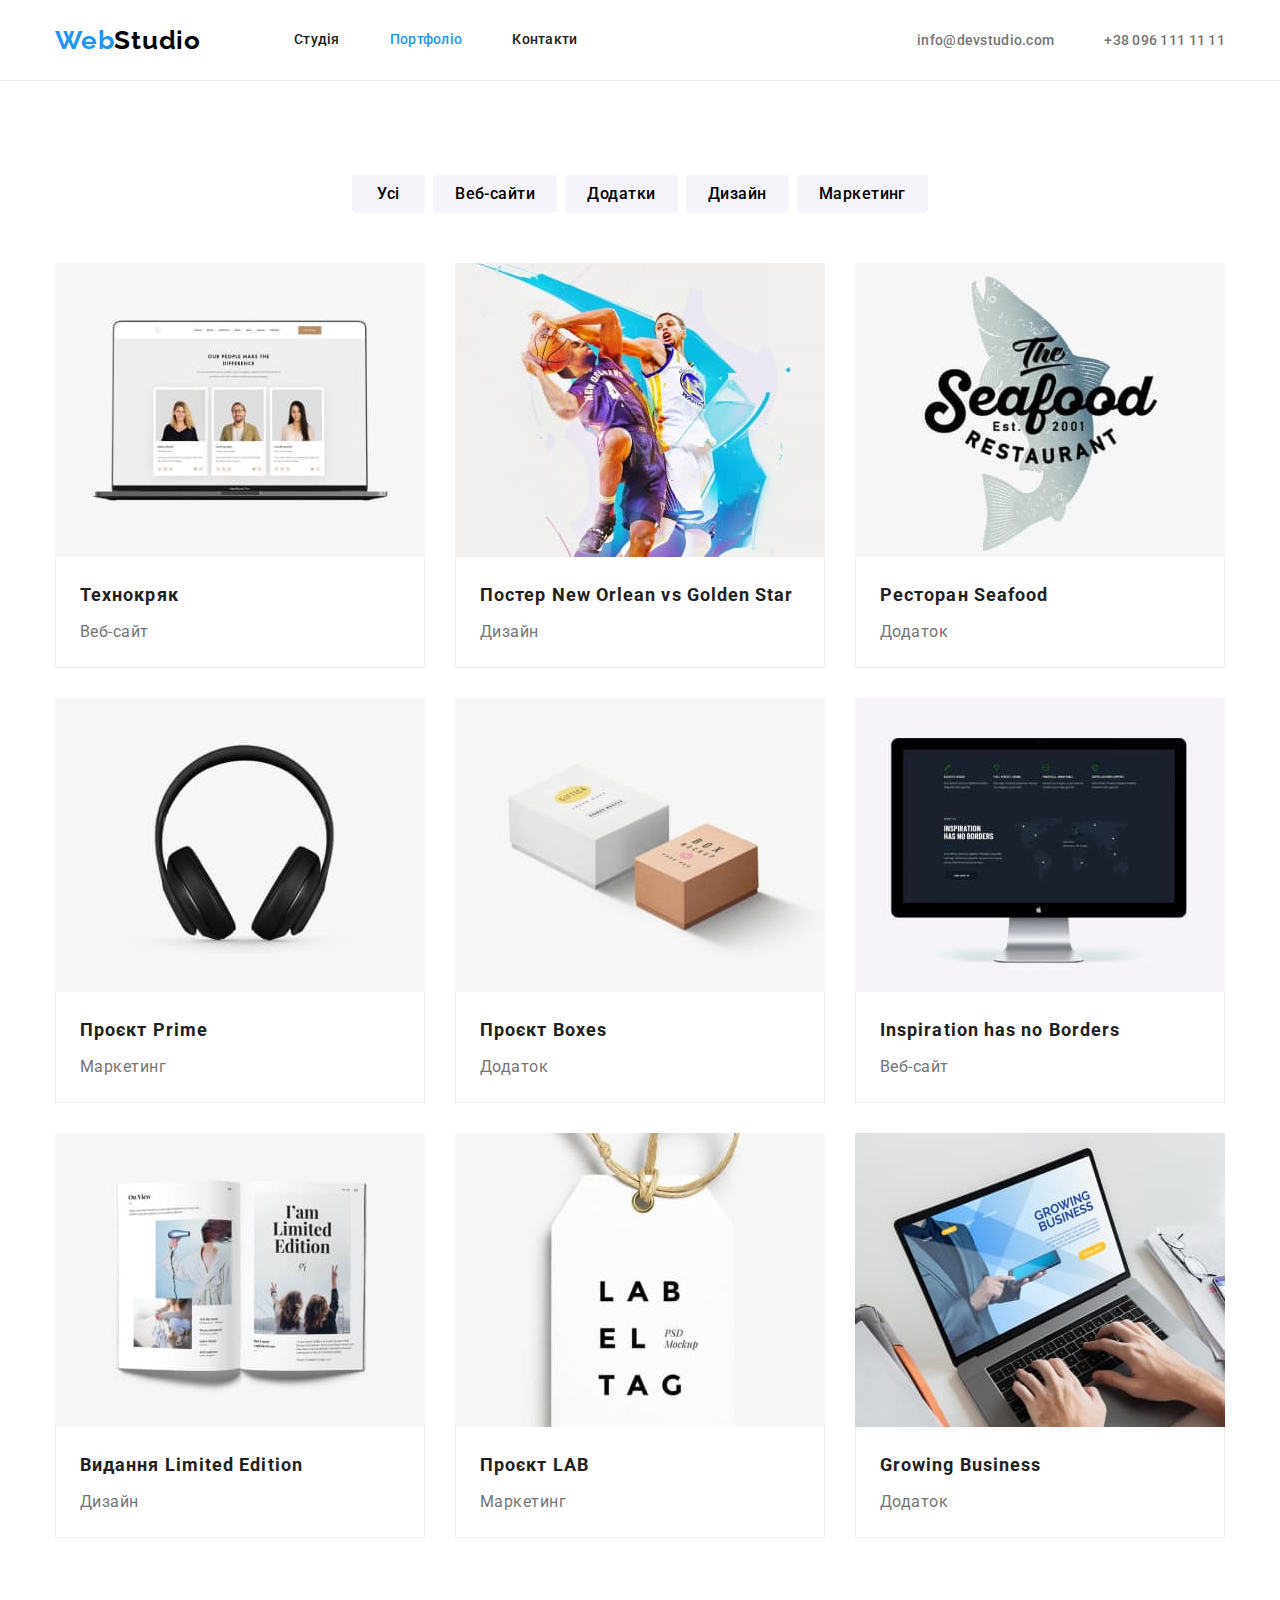
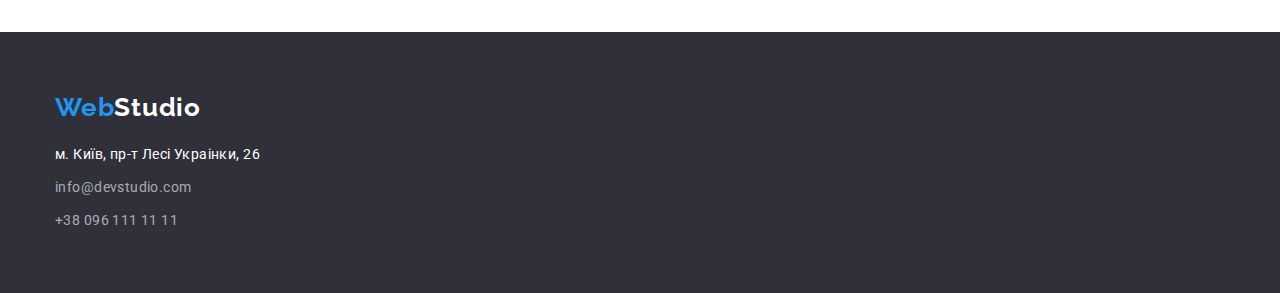
==== portfolio.html @ 1ea66d0f "Додає файли попередньої роботи" ====
<!DOCTYPE html>
<html lang="uk">
<head>
    <meta charset="UTF-8">
    <meta http-equiv="X-UA-Compatible" content="IE=edge">
    <meta name="viewport" content="width=device-width, initial-scale=1.0">
    <link rel="preconnect" href="https://fonts.googleapis.com">
    <link rel="preconnect" href="https://fonts.gstatic.com" crossorigin>
    <link href="https://fonts.googleapis.com/css2?family=Raleway:wght@700&family=Roboto:wght@400;500;700;900&display=swap" rel="stylesheet">
    <title>Portfolio</title>
    <link rel="stylesheet" href="https://cdnjs.cloudflare.com/ajax/libs/modern-normalize/1.1.0/modern-normalize.min.css">
    <link rel="stylesheet" href="./css/styles.css" />
</head>
<body>
    <!-- header -->
    <header class="top">
        <div class="container top-flex">
            <nav class="top-flex">
                <a class="link web-studio-header" href="./index.html"><span class="web-color">Web</span>Studio</a>
                <ul class="site-nav list">
                    <li class="item navigation"><a class="link top-link" href="./index.html">Студія</a></li>
                    <li class="item navigation"><a class="link top-link current" href="./portfolio.html">Портфоліо</a></li>
                    <li class="item navigation"><a class="link top-link" href="#">Контакти</a></li>
                </ul>
            </nav>
            <ul class="list auth-nav">
                <li class="item"><a class="link telephone-mail" href="mailto:info@devstudio.com">info@devstudio.com</a></li>
                <li class="item"><a class="link telephone-mail" href="tel:+380961111111">+38 096 111 11 11</a></li>
            </ul>
        </div>
    </header>
    <!-- main content -->
    <main>
        <!-- section -->
        <section class="section">
            <div class="container">
                <h1 class="visually-hidden">Портфоліо</h1>
                <ul class="list portfolio-nav">
                    <li class="item"><button class="main-btn portfolio-btn" type="button">Усі</button></li>
                    <li class="item"><button class="main-btn portfolio-btn" type="button">Веб-сайти</button></li>
                    <li class="item"><button class="main-btn portfolio-btn" type="button">Додатки</button></li>
                    <li class="item"><button class="main-btn portfolio-btn" type="button">Дизайн</button></li>
                    <li class="item"><button class="main-btn portfolio-btn" type="button">Маркетинг</button></li>
                </ul>
                <ul class="list flex-portfolio">
                    <li class="item flex-element ">
                        <img src="./images/web-techno.jpg" alt="Фотографії людей на екрані ноутбука." width="370" height="294" class="pixel">
                        <div class="border">
                            <h2 class="subtitle-portfolio zero">Технокряк</h2>
                            <p class="text-portfolio zero">Веб-сайт</p></div>
                    </li>
                    <li class="item flex-element ">
                        <img src="./images/new-orlean.jpg" alt="Двоє баскетболістів грають з м'ячем." width="370" height="294" class="pixel">
                        <div class="border">
                            <h2 class="subtitle-portfolio zero">Постер New Orlean vs Golden Star</h2>
                            <p class="text-portfolio zero">Дизайн</p>
                        </div>
                    </li>
                    <li class="item flex-element ">
                        <img src="./images/seafood.jpg" alt="Логотип ресторану морепродуктів." width="370" height="294" class="pixel">
                        <div class="border">
                            <h2 class="subtitle-portfolio zero">Ресторан Seafood</h2>
                            <p class="text-portfolio zero">Додаток</p>
                        </div>
                    </li>
                    <li class="item flex-element ">
                        <img src="./images/prime.jpg" alt="Чорні навушники." width="370" height="294" class="pixel">
                        <div class="border">
                            <h2 class="subtitle-portfolio zero">Проєкт Prime</h2>
                            <p class="text-portfolio zero">Маркетинг</p>
                        </div>
                    </li>
                    <li class="item flex-element ">
                        <img src="./images/boxes.jpg" alt="Дві коробки. Біла та коричнева." width="370" height="294" class="pixel">
                        <div class="border">
                            <h2 class="subtitle-portfolio zero">Проєкт Boxes</h2>
                            <p class="text-portfolio zero">Додаток</p>
                        </div>
                    </li>
                    <li class="item flex-element ">
                        <img src="./images/web-inspiration.jpg" alt="Комп'ютерний монітор." width="370" height="294" class="pixel">
                        <div class="border">
                            <h2 class="subtitle-portfolio zero">Inspiration has no Borders</h2>
                            <p class="text-portfolio zero">Веб-сайт</p>
                        </div>
                    </li>
                    <li class="item flex-element ">
                        <img src="./images/limited-edition.jpg" alt="Розворот журналу." width="370" height="294" class="pixel">
                        <div class="border">
                            <h2 class="subtitle-portfolio zero">Видання Limited Edition</h2>
                            <p class="text-portfolio zero">Дизайн</p>
                        </div>
                    </li>
                    <li class="item flex-element ">
                        <img src="./images/lab.jpg" alt="Біла бірка для одягу." width="370" height="294" class="pixel">
                        <div class="border">
                            <h2 class="subtitle-portfolio zero">Проєкт LAB</h2>
                            <p class="text-portfolio zero">Маркетинг</p>
                        </div>
                    </li>
                    <li class="item flex-element ">
                        <img src="./images/growing-business.jpg" alt="Сірий ноутбук." width="370" height="294" class="pixel">
                        <div class="border">
                            <h2 class="subtitle-portfolio zero">Growing Business</h2>
                            <p class="text-portfolio zero">Додаток</p>
                        </div>
                    </li>
                </ul>
            </div>
        </section>
    </main>
    <!-- footer -->
    <footer class="bottom">
        <div class="container">
            <a class="link web-studio-footer" href="./index.html"> <span class="web-color">Web</span>Studio</a>
            <address class="contacts-info">
                <ul class="list">
                    <li class="item"><a class="link location" href="https://goo.gl/maps/CPtrU1FHBa2aNyZL9" target="_blank"
                            rel="noopener noreferrer nofollow">м. Київ, пр-т Лесі Украінки, 26</a></li>
                    <li class="item"><a class="link contacts" href="mailto:info@devstudio.com">info@devstudio.com</a></li>
                    <li class="item"><a class="link contacts" href="tel:+380961111111">+38 096 111 11 11</a></li>
                </ul>
            </address>
        </div>
    </footer>
</body>
</html>
---- css/styles.css ----
/*----body----*/

:root {
    --main-text-color: #212121;
    --web-text-color: #000000;
    --secondary-web-text-color: #2196F3;
    --third-web-text-color: #FFFFFF;
    --contacts: #757575;
    --background-dark: #2F303A;
    --background-rgba: rgba(255, 255, 255, 0.6);
    --background-section-fourth: #F5F4FA;
    --button-rgba: rgba(0, 0, 0, 0.15);
    --button-rgba-second: rgba(0, 0, 0, 0.1);
    --button-rgba-third: rgba(0, 0, 0, 0.08);
    --button-rgba-fourth:rgba(0, 0, 0, 0.12);
    --button-active: #188CE8;
    --header-border: #ECECEC;
    --border: #EEEEEE;
}

body {
    font-family: 'Roboto', sans-serif;
    background-color: var(--third-web-text-color);
    color: var(--main-text-color);
}

.container {
    width: 1200px;
    padding-left: 15px;
    padding-right: 15px;
    margin: 0 auto;
}

.visually-hidden {
    position: absolute;
    width: 1px;
    height: 1px;
    margin: -1px;
    border: 0;
    padding: 0;
    white-space: nowrap;
    clip-path: inset(100%);
    clip: rect(0 0 0 0);
    overflow: hidden;
}

.item {
    list-style-type: none;
}

.link {
    text-decoration: none;
}

.list, .zero {
    padding: 0;
    margin: 0;
}

/*----header----*/

.top {
    background-color: var(--third-web-text-color);
    border-bottom: 1px solid var(--header-border);
}

.top-flex {
    display: flex;
    align-items: center;
}

.web-studio-header {
    font-family: 'Raleway', sans-serif;
    font-weight: 700;
    font-size: 26px;
    line-height: 1.19;
    letter-spacing: 0.03em;
    color: var(--web-text-color);
}

.web-color {
    color: var(--secondary-web-text-color);
}

.site-nav {
    display: flex;
    margin-left: 93px;   
}

.site-nav .item:not(:last-child) {
    margin-right: 50px;
}

.site-nav .link {
    display: block;
    padding-top: 32px;
    padding-bottom: 32px;
}


.site-nav .item .top-link {
    color: var(--main-text-color);
}

.site-nav .item .link.current {
    color: var(--secondary-web-text-color);
}

.navigation {
    font-weight: 500;
    font-size: 14px;
    line-height: 1.14;
    letter-spacing: 0.02em;
    color: var(--main-text-color);
}

.site-nav .item .top-link:hover, .site-nav .item .top-link:focus {
    color: var(--secondary-web-text-color);
}


.auth-nav {
    display: flex;
    margin-left: auto;    
}

.auth-nav .item + .item {
    margin-left: 50px;
}

.telephone-mail {
    font-weight: 500;
    font-size: 14px;
    line-height: 1.14;
    letter-spacing: 0.02em;
    color: var(--contacts);
}

.telephone-mail:hover, .telephone-mail:focus {
    color: var(--secondary-web-text-color);
}


/*----main content----*/

.section-first {
    background-color: var(--background-dark);
    text-align: center;
    padding-top: 200px;
    padding-bottom: 200px;
}

.flex {
    display: flex;
}

.hero-title {
    font-weight: 900;
    font-size: 44px;
    line-height: 1.36;
    letter-spacing: 0.06em;
    text-transform: uppercase;
    color: var(--third-web-text-color);
    margin-top: 0;
    margin-bottom: 30px;
}

.main-btn {
    display: inline-block;
    font-family: inherit;
    border-radius: 4px;
    cursor: pointer;
    min-width: 73px;
    text-align: center;
    border: none;
}

.hero-btn {     
    font-style: normal;
    font-weight: 700;
    font-size: 16px;
    line-height: 1.88;
    letter-spacing: 0.06em;
    color: var(--third-web-text-color);
    background: var(--secondary-web-text-color);
    box-shadow: 0px 4px 4px var(--button-rgba);
    padding: 10px 32px;
}

.hero-btn:hover, .hero-btn:focus {
    background: var(--button-active);
}

.title-section {
    font-weight: 700;
    font-size: 14px;
    line-height: 1.14;
    letter-spacing: 0.03em;
    text-transform: uppercase;
    margin-bottom: 10px;
}

.text-section {
    font-size: 14px;
    line-height: 1.71;
    letter-spacing: 0.03em;
    color: var(--contacts);
}

.list.text {
    justify-content: space-between;
}

.text .item:not(:last-child) {
    margin-right: 30px;
}

.list.images {
    justify-content: space-between;
}

.images .item:not(:last-child) {
    margin-right: 30px;
}

.list.team {
    justify-content: space-between;
}

.team .item:not(:last-child) {
    margin-right: 30px;
}

.caption {
    font-weight: 700;
    font-size: 36px;
    line-height: 1.17;
    text-align: center;
    letter-spacing: 0.03em;
    margin-bottom: 50px;
}

.section-fourth {
    background-color: var(--background-section-fourth);
}

.card {
    background-color: var(--third-web-text-color);
}

.team-card {
    padding-top: 30px;
    padding-bottom: 30px;
}

.subtitle {
    font-weight: 500;
    font-size: 16px;
    line-height: 1.19;
    text-align: center;
    letter-spacing: 0.03em;
    margin-bottom: 10px;
}

.text-card {
    font-size: 16px;
    line-height: 1.19;
    text-align: center;
    letter-spacing: 0.03em;
    color: var(--contacts);
}


.section {
    padding-top: 94px;
    padding-bottom: 94px;
}

.section.no-padding {
    padding-bottom: 0;
}

/* portfolio */

.portfolio-btn {
    font-style: normal;
    font-weight: 500;
    font-size: 16px;
    line-height: 1.63;
    letter-spacing: 0.03em;
    background-color: var(--background-section-fourth);
    padding: 6px 22px;
}

.portfolio-btn:hover,
.portfolio-btn:focus {
    color: var(--third-web-text-color);
    background-color: var(--secondary-web-text-color);
    box-shadow: 0px 3px 1px var(--button-rgba-second), 0px 1px 2px var(--button-rgba-third), 0px 2px 2px var(--background-section-fourth);

}

.subtitle-portfolio {
    
    font-weight: 700;
    font-size: 18px;
    line-height: 2; 
    letter-spacing: 0.06em;
}


.text-portfolio {
    margin-top: 4px;
    font-size: 16px;
    line-height: 1.88;
    letter-spacing: 0.03em;
    color: var(--contacts);
}

.portfolio-nav {
    display: flex;
    justify-content: center;
    margin-bottom: 50px;
}

.portfolio-nav .item:not(:last-child) {
    margin-right: 8px;
}
.portfolio-nav .portfolio-btn {
    display: block;
}


.flex-portfolio {
    display: flex;
    flex-wrap: wrap;
}

.flex-element {
    width: 370px;
    margin-right: 30px;
    margin-bottom: 30px;
}

.flex-element:nth-child(3n) {
    margin-right: 0;
}

.flex-element:nth-last-child(-n+3) {
    margin-bottom: 0;
}

.border {
    padding-top: 20px;
    padding-left: 24px;
    padding-bottom: 20px;
    padding-right: 24px;     
    border-left: 1px solid var(--border);
    border-right: 1px solid var(--border);
    border-bottom: 1px solid var(--border);
}

.pixel {
    display: block;
}


/*----footer----*/

.bottom {
    padding-top: 60px;
    padding-bottom: 60px;
    background-color: var(--background-dark);
}


.contacts-info {
    font-style: normal;
    margin-top: 20px;
}

.web-studio-footer {  
    font-family: 'Raleway', sans-serif;
    font-weight: 700;
    font-size: 26px;
    line-height: 1.19;
    letter-spacing: 0.03em;
    color: var(--third-web-text-color);
}

.contacts-info .item + .item {
    margin-top: 9px;
}

.location {
    font-size: 14px;
    line-height: 1.71;
    letter-spacing: 0.03em;
    color: var(--third-web-text-color);
}

.contacts {
    font-size: 14px;
    line-height: 1.71;  
    letter-spacing: 0.03em;
    color: var(--background-rgba);
}

.contacts:hover, .contacts:focus {
    color: var(--secondary-web-text-color);
}

.location:hover, .location:focus {
    color: var(--secondary-web-text-color);
}
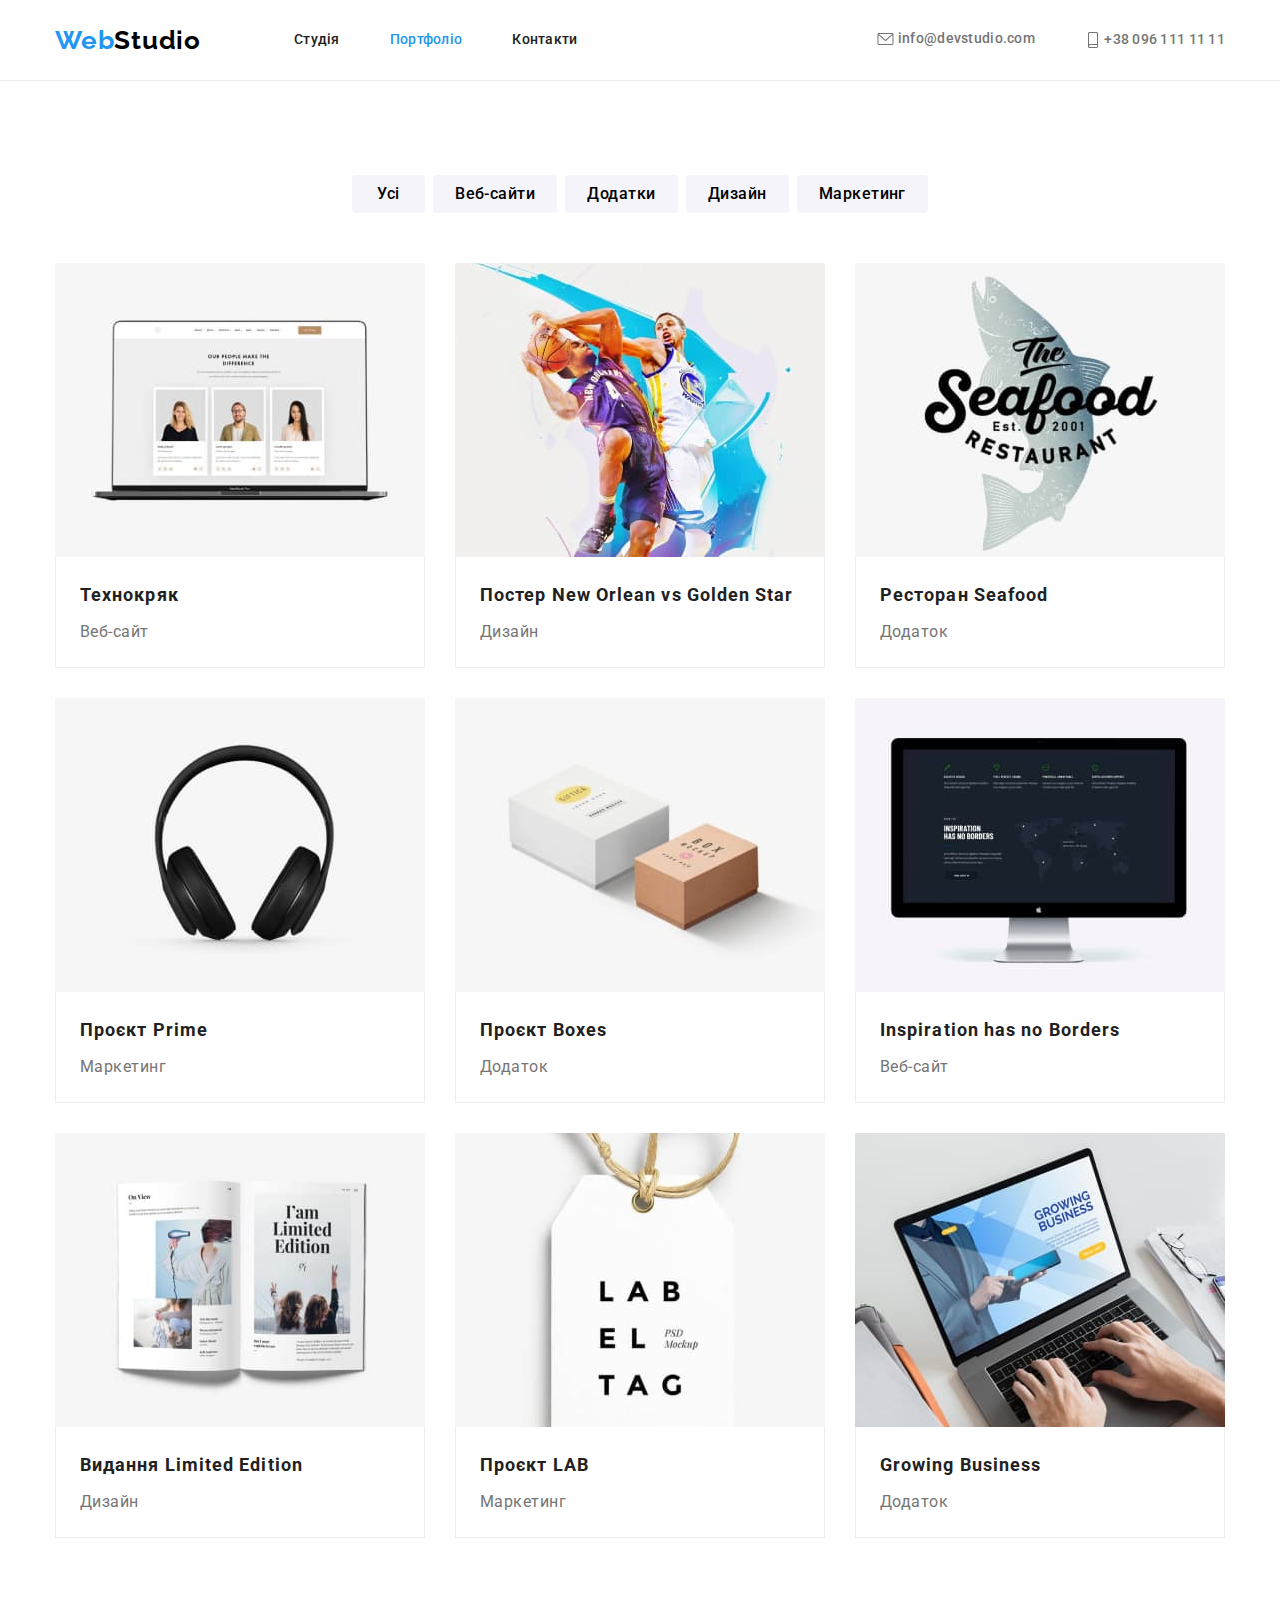
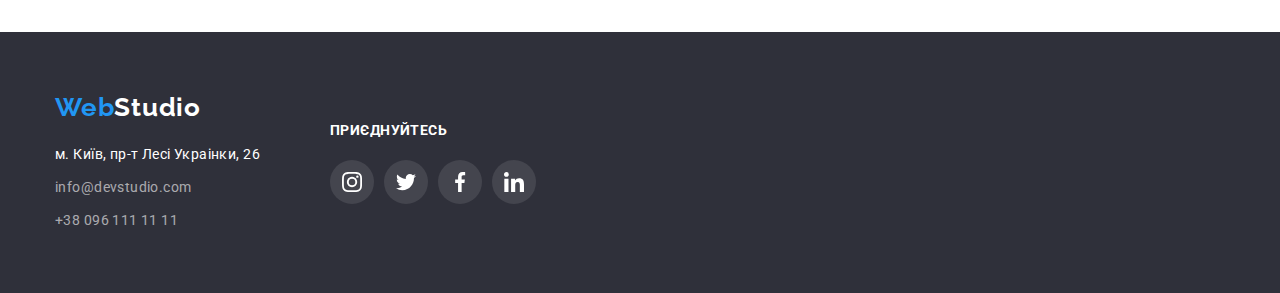
==== commit f00dce25: "Додає іконки у футер" ====
--- a/portfolio.html
+++ b/portfolio.html
@@ -24,8 +24,20 @@
                 </ul>
             </nav>
             <ul class="list auth-nav">
-                <li class="item"><a class="link telephone-mail" href="mailto:info@devstudio.com">info@devstudio.com</a></li>
-                <li class="item"><a class="link telephone-mail" href="tel:+380961111111">+38 096 111 11 11</a></li>
+                <li class="item">
+                    <a class="link telephone-mail" href="mailto:info@devstudio.com">
+                        <svg width="19" height="16" class="icon-header">
+                            <use href="./images/icons.svg#icon-envelope"></use>
+                        </svg> info@devstudio.com
+                    </a>
+                </li>
+                <li class="item number">
+                    <a class="link telephone-mail" href="tel:+380961111111">
+                        <svg width="16" height="22" class="icon-header">
+                            <use href="./images/icons.svg#icon-smartphone"></use>
+                        </svg> +38 096 111 11 11
+                    </a>
+                </li>
             </ul>
         </div>
     </header>
@@ -111,16 +123,52 @@
     </main>
     <!-- footer -->
     <footer class="bottom">
-        <div class="container">
-            <a class="link web-studio-footer" href="./index.html"> <span class="web-color">Web</span>Studio</a>
-            <address class="contacts-info">
-                <ul class="list">
-                    <li class="item"><a class="link location" href="https://goo.gl/maps/CPtrU1FHBa2aNyZL9" target="_blank"
-                            rel="noopener noreferrer nofollow">м. Київ, пр-т Лесі Украінки, 26</a></li>
-                    <li class="item"><a class="link contacts" href="mailto:info@devstudio.com">info@devstudio.com</a></li>
-                    <li class="item"><a class="link contacts" href="tel:+380961111111">+38 096 111 11 11</a></li>
+        <div class="container container-footer">
+            <div class="bottom-contacts">
+                <a class="link web-studio-footer" href="./index.html"> <span class="web-color">Web</span>Studio</a>
+                <address class="contacts-info">
+                    <ul class="list">
+                        <li class="item"><a class="link location" href="https://goo.gl/maps/CPtrU1FHBa2aNyZL9"
+                                target="_blank" rel="noopener noreferrer nofollow">м. Київ, пр-т Лесі Украінки, 26</a></li>
+                        <li class="item"><a class="link contacts" href="mailto:info@devstudio.com">info@devstudio.com</a>
+                        </li>
+                        <li class="item"><a class="link contacts" href="tel:+380961111111">+38 096 111 11 11</a></li>
+                    </ul>
+                </address>
+            </div>
+            <div class="bottom-contacts">
+                <b class="join">Приєднуйтесь</b>
+                <ul class="list footer-media">
+                    <li class="footer-item-media">
+                        <a class="footer-link-media" href="#">
+                            <svg class="team-icon" width="20" height="20">
+                                <use href="./images/icons.svg#icon-instagram"></use>
+                            </svg>
+                        </a>
+                    </li>
+                    <li class="footer-item-media">
+                        <a class="footer-link-media" href="#">
+                            <svg class="team-icon" width="20" height="20">
+                                <use href="./images/icons.svg#icon-twitter"></use>
+                            </svg>
+                        </a>
+                    </li>
+                    <li class="footer-item-media">
+                        <a class="footer-link-media" href="#">
+                            <svg class="team-icon" width="20" height="20">
+                                <use href="./images/icons.svg#icon-facebook"></use>
+                            </svg>
+                        </a>
+                    </li>
+                    <li class="footer-item-media">
+                        <a class="footer-link-media" href="#">
+                            <svg class="team-icon" width="20" height="20">
+                                <use href="./images/icons.svg#icon-linkedin"></use>
+                            </svg>
+                        </a>
+                    </li>
                 </ul>
-            </address>
+            </div>
         </div>
     </footer>
 </body>
--- a/css/styles.css
+++ b/css/styles.css
@@ -9,7 +9,7 @@
     --contacts: #757575;
     --background-dark: #2F303A;
     --background-rgba: rgba(255, 255, 255, 0.6);
-    --background-section-fourth: #F5F4FA;
+    --background-section-fourth: #F5F4FA; 
     --button-rgba: rgba(0, 0, 0, 0.15);
     --button-rgba-second: rgba(0, 0, 0, 0.1);
     --button-rgba-third: rgba(0, 0, 0, 0.08);
@@ -17,6 +17,8 @@
     --button-active: #188CE8;
     --header-border: #ECECEC;
     --border: #EEEEEE;
+    --media-color: #AFB1B8;
+    --footer-media-color: rgba(255, 255, 255, 0.1);
 }
 
 body {
@@ -122,7 +124,7 @@
 
 .auth-nav {
     display: flex;
-    margin-left: auto;    
+    margin-left: auto; 
 }
 
 .auth-nav .item + .item {
@@ -135,12 +137,18 @@
     line-height: 1.14;
     letter-spacing: 0.02em;
     color: var(--contacts);
+    vertical-align: middle;
 }
 
 .telephone-mail:hover, .telephone-mail:focus {
     color: var(--secondary-web-text-color);
 }
 
+.icon-header {
+    vertical-align: middle;
+    fill: currentColor;  
+}
+ 
 
 /*----main content----*/
 
@@ -149,6 +157,18 @@
     text-align: center;
     padding-top: 200px;
     padding-bottom: 200px;
+    
+}
+
+.overlay {
+    background-image: linear-gradient(
+        to right,
+        rgba(47, 48, 58, 0.4),
+        rgba(47, 48, 58, 0.4)
+    ), url(../images/bg.jpg);
+    background-repeat: no-repeat;
+    background-size: 1600px 600px;
+    background-position: center;
 }
 
 .flex {
@@ -192,6 +212,16 @@
     background: var(--button-active);
 }
 
+
+.list-item {
+    display: flex;
+    justify-content: center;
+    align-items: center;
+    height: 120px;
+    margin-bottom: 30px;
+    background-color: var(--background-section-fourth);
+}
+
 .title-section {
     font-weight: 700;
     font-size: 14px;
@@ -247,11 +277,16 @@
 
 .card {
     background-color: var(--third-web-text-color);
-}
+    box-shadow: 0px 1px 3px rgba(0, 0, 0, 0.12), 0px 1px 1px rgba(0, 0, 0, 0.14), 0px 2px 1px rgba(0, 0, 0, 0.2);
+    border-radius: 0px 0px 4px 4px;
+}
+
 
 .team-card {
     padding-top: 30px;
     padding-bottom: 30px;
+    padding-right: 32px;
+    padding-left: 32px;
 }
 
 .subtitle {
@@ -271,6 +306,37 @@
     color: var(--contacts);
 }
 
+.team-media {
+    margin-top: 16px;
+    display: flex;
+    justify-content: space-around;
+}
+
+.item-media, .footer-item-media {
+    list-style-type: none;
+    padding: 0;
+    margin: 0;
+}
+
+.link-media {
+    display: inline-flex;
+    color: var(--media-color);
+    width: 44px;
+    height: 44px;
+    border-radius: 50%;
+    align-items: center;
+    justify-content: center;
+    border: none;
+}
+
+.link-media:hover, .link-media:focus {
+    background-color: var(--secondary-web-text-color);
+    color: var(--third-web-text-color);
+}
+
+.team-icon {
+    fill: currentColor;
+}
 
 .section {
     padding-top: 94px;
@@ -341,6 +407,10 @@
     width: 370px;
     margin-right: 30px;
     margin-bottom: 30px;
+}
+
+.flex-element:hover {
+    box-shadow: 0px 1px 1px rgba(0, 0, 0, 0.12), 0px 4px 4px rgba(0, 0, 0, 0.06), 1px 4px 6px rgba(0, 0, 0, 0.16);
 }
 
 .flex-element:nth-child(3n) {
@@ -374,6 +444,14 @@
     background-color: var(--background-dark);
 }
 
+.container-footer {
+    display: flex;
+    align-items: center;
+}
+
+.bottom-contacts {
+    margin-right: 70px;
+}
 
 .contacts-info {
     font-style: normal;
@@ -413,4 +491,42 @@
 
 .location:hover, .location:focus {
     color: var(--secondary-web-text-color);
+}
+
+.join {
+    color: var(--third-web-text-color);
+    font-weight: 700;
+    font-style: normal;
+    font-size: 14px;
+    line-height: 16px;
+    letter-spacing: 0.03em;
+    text-transform: uppercase;
+}
+
+.footer-media {
+    margin-top: 20px;
+    display: flex;
+    justify-content: space-around;
+}
+
+.footer-link-media {
+    display: inline-flex;
+    color: var(--third-web-text-color);
+    width: 44px;
+    height: 44px;
+    border-radius: 50%;
+    align-items: center;
+    justify-content: center;
+    border: none;
+    background-color: var(--footer-media-color) ;
+}
+
+.footer-link-media:hover,
+.footer-link-media:focus {
+    background-color: var(--secondary-web-text-color);
+    color: var(--third-web-text-color);
+}
+
+.footer-item-media:not(:last-child) {
+    margin-right: 10px;
 }